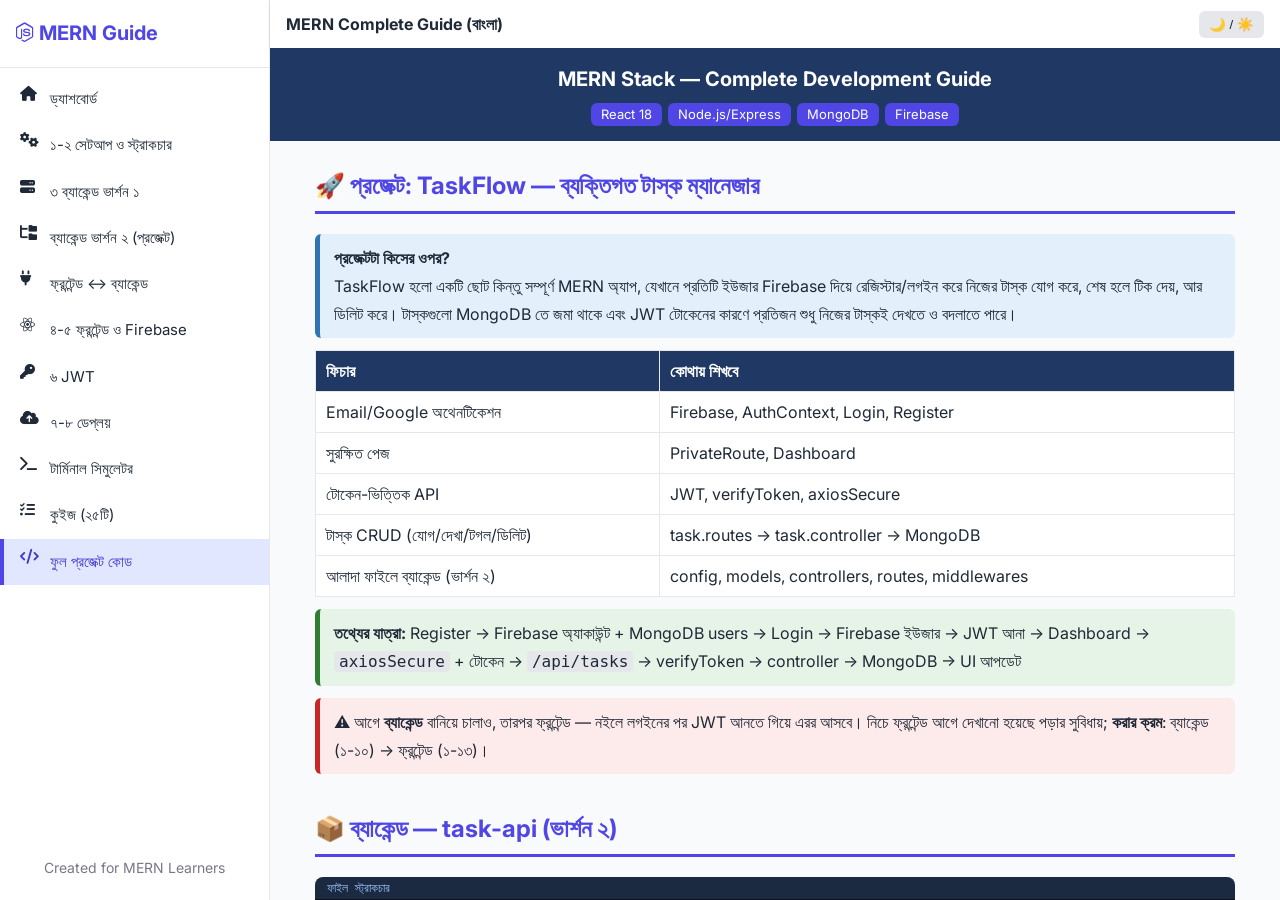
==== project.html @ 226db300 "first commit" ====
<!DOCTYPE html><html lang="bn"><head><meta charset="utf-8"><meta name="viewport" content="width=device-width,initial-scale=1"><title>ফুল প্রজেক্ট — MERN Guide</title><link rel="stylesheet" href="style.css"></head><body data-p="project"><main>
<h2>🚀 প্রজেক্ট: TaskFlow — ব্যক্তিগত টাস্ক ম্যানেজার</h2>
<div class="box i"><b>প্রজেক্টটা কিসের ওপর?</b><br>TaskFlow হলো একটি ছোট কিন্তু সম্পূর্ণ MERN অ্যাপ, যেখানে প্রতিটি ইউজার Firebase দিয়ে রেজিস্টার/লগইন করে নিজের টাস্ক যোগ করে, শেষ হলে টিক দেয়, আর ডিলিট করে। টাস্কগুলো MongoDB তে জমা থাকে এবং JWT টোকেনের কারণে প্রতিজন শুধু নিজের টাস্কই দেখতে ও বদলাতে পারে।</div>
<table><tr><th>ফিচার</th><th>কোথায় শিখবে</th></tr>
<tr><td>Email/Google অথেনটিকেশন</td><td>Firebase, AuthContext, Login, Register</td></tr>
<tr><td>সুরক্ষিত পেজ</td><td>PrivateRoute, Dashboard</td></tr>
<tr><td>টোকেন-ভিত্তিক API</td><td>JWT, verifyToken, axiosSecure</td></tr>
<tr><td>টাস্ক CRUD (যোগ/দেখা/টগল/ডিলিট)</td><td>task.routes → task.controller → MongoDB</td></tr>
<tr><td>আলাদা ফাইলে ব্যাকেন্ড (ভার্শন ২)</td><td>config, models, controllers, routes, middlewares</td></tr></table>
<div class="box s"><b>তথ্যের যাত্রা:</b> Register → Firebase অ্যাকাউন্ট + MongoDB users → Login → Firebase ইউজার → JWT আনা → Dashboard → <code>axiosSecure</code> + টোকেন → <code>/api/tasks</code> → verifyToken → controller → MongoDB → UI আপডেট</div>
<div class="box w">⚠️ আগে <b>ব্যাকেন্ড</b> বানিয়ে চালাও, তারপর ফ্রন্টেন্ড — নইলে লগইনের পর JWT আনতে গিয়ে এরর আসবে। নিচে ফ্রন্টেন্ড আগে দেখানো হয়েছে পড়ার সুবিধায়; <b>করার ক্রম</b>: ব্যাকেন্ড (১-১০) → ফ্রন্টেন্ড (১-১৩)।</div>
<h2>📦 ব্যাকেন্ড — task-api (ভার্শন ২)</h2>
<script type="text/plain" data-f="ফাইল স্ট্রাকচার">
task-api/
├── index.js                      # সার্ভার চালু
├── app.js                        # Express কনফিগ
├── config/db.js                  # MongoDB কানেকশন
├── routes/
│   ├── auth.routes.js            # /api/auth
│   ├── user.routes.js            # /api/users
│   └── task.routes.js            # /api/tasks
├── controllers/
│   ├── auth.controller.js
│   ├── user.controller.js
│   └── task.controller.js
├── models/
│   ├── user.model.js
│   └── task.model.js
├── middlewares/verifyToken.js    # JWT যাচাই
├── .env  .gitignore  vercel.json  package.json
</script>
<h3>কোনটা আগে, কোনটা পরে — এক নজরে</h3>
<table><tr><th>ক্রম</th><th>ফাইল</th><th>কাজ</th></tr>
<tr><td>1</td><td><code>package.json</code></td><td>প্যাকেজ তালিকা ও scripts। npm init -y ও npm install দিলে নিজে তৈরি হয়; এখানে শুধু দেখার জন্য।</td></tr>
<tr><td>2</td><td><code>.env</code> , <code>.gitignore</code></td><td>সিক্রেট কী রাখে ও গিটে যাওয়া আটকায়।</td></tr>
<tr><td>3</td><td><code>config/db.js</code></td><td>MongoDB তে কানেক্ট করে এবং getDB() দেয়।</td></tr>
<tr><td>4</td><td><code>models/user.model.js</code> , <code>models/task.model.js</code></td><td>users ও tasks collection এর হেল্পার।</td></tr>
<tr><td>5</td><td><code>middlewares/verifyToken.js</code></td><td>JWT যাচাই করে; ঠিক হলে req.decoded এ email রাখে।</td></tr>
<tr><td>6</td><td><code>controllers/auth.controller.js</code> , <code>controllers/user.controller.js</code> , <code>controllers/task.controller.js</code></td><td>আসল লজিক: টোকেন তৈরি, ইউজার সেভ, টাস্কের CRUD।</td></tr>
<tr><td>7</td><td><code>routes/auth.routes.js</code> , <code>routes/user.routes.js</code> , <code>routes/task.routes.js</code></td><td>URL কে controller এর সাথে জোড়ে (task রুট verifyToken দিয়ে সুরক্ষিত)।</td></tr>
<tr><td>8</td><td><code>app.js</code></td><td>Express কনফিগ: CORS, JSON, সব রুট যুক্ত করা, ৪০৪/৫০০ হ্যান্ডলার।</td></tr>
<tr><td>9</td><td><code>index.js</code></td><td>env লোড, DB কানেক্ট, তারপর সার্ভার চালু।</td></tr>
<tr><td>10</td><td><code>vercel.json</code></td><td>Vercel এ ডেপ্লয়ের কনফিগ (JSON, তাই কমেন্ট নেই)।</td></tr>
</table>
<h3>ধাপ 1: package.json</h3>
<div class="box i"><b>কাজ:</b> প্যাকেজ তালিকা ও scripts। npm init -y ও npm install দিলে নিজে তৈরি হয়; এখানে শুধু দেখার জন্য।<br><b>ক্রম কেন:</b> প্রথমে — প্রজেক্ট ও প্যাকেজ ছাড়া কিছুই চলবে না।</div>
<script type="text/plain" data-f="package.json (JSON এ কমেন্ট চলে না)">
{
  "name": "task-api",
  "version": "1.0.0",
  "main": "index.js",
  "scripts": {
    "start": "node index.js",
    "dev": "nodemon index.js"
  },
  "dependencies": {
    "cors": "^2.8.5",
    "dotenv": "^16.4.5",
    "express": "^4.19.2",
    "jsonwebtoken": "^9.0.2",
    "mongodb": "^6.5.0"
  },
  "devDependencies": { "nodemon": "^3.1.0" }
}
</script>
<h3>ধাপ 2: env ও gitignore</h3>
<div class="box i"><b>কাজ:</b> সিক্রেট কী রাখে ও গিটে যাওয়া আটকায়।<br><b>ক্রম কেন:</b> আগে — config/db.js ও verifyToken এগুলো পড়ে।</div>
<script type="text/plain" data-f=".env">
# সার্ভারের পোর্ট
PORT=5000
# MongoDB Atlas এর ইউজার ও পাসওয়ার্ড
DB_USER=your_mongodb_username
DB_PASS=your_mongodb_password
# JWT সাইন করার গোপন কী (কখনো শেয়ার করবে না)
JWT_SECRET=your_super_secret_key_here
</script>
<script type="text/plain" data-f=".gitignore">
# প্যাকেজ ফোল্ডার — npm install এ আবার তৈরি হয়
node_modules
# সিক্রেট কী — কখনো GitHub এ যাবে না
.env
</script>
<h3>ধাপ 3: config/db.js</h3>
<div class="box i"><b>কাজ:</b> MongoDB তে কানেক্ট করে এবং getDB() দেয়।<br><b>ক্রম কেন:</b> models এর আগে — models এটা ব্যবহার করে।</div>
<script type="text/plain" data-f="config/db.js">
const { MongoClient, ServerApiVersion } = require('mongodb');

// .env এর ইউজার ও পাসওয়ার্ড দিয়ে কানেকশন স্ট্রিং
const uri = `mongodb+srv://${process.env.DB_USER}:${process.env.DB_PASS}@cluster0.xxxx.mongodb.net/`;
const client = new MongoClient(uri, {
  serverApi: { version: ServerApiVersion.v1, strict: true, deprecationErrors: true },
});

let connected = false; // বারবার কানেক্ট এড়াতে

// ডাটাবেজে কানেক্ট করার ফাংশন
const connectDB = async () => {
  if (!connected) {
    await client.connect();
    connected = true;
    console.log('MongoDB Connected');
  }
};

// ডাটাবেজ অবজেক্ট ফেরত দেয় (models এ ব্যবহার হয়)
const getDB = () => client.db('taskDB');

module.exports = { connectDB, getDB };
</script>
<h3>ধাপ 4: models/</h3>
<div class="box i"><b>কাজ:</b> users ও tasks collection এর হেল্পার।<br><b>ক্রম কেন:</b> db.js এর পরে, controllers এর আগে।</div>
<script type="text/plain" data-f="models/user.model.js">
const { getDB } = require('../config/db');
// users collection ফেরত দেয়
module.exports = () => getDB().collection('users');
</script>
<script type="text/plain" data-f="models/task.model.js">
const { getDB } = require('../config/db');
// tasks collection ফেরত দেয় — controller এ Tasks().find() ভাবে ব্যবহার হবে
module.exports = () => getDB().collection('tasks');
</script>
<h3>ধাপ 5: middlewares/verifyToken.js</h3>
<div class="box i"><b>কাজ:</b> JWT যাচাই করে; ঠিক হলে req.decoded এ email রাখে।<br><b>ক্রম কেন:</b> routes এর আগে — task.routes এটা ব্যবহার করে।</div>
<script type="text/plain" data-f="middlewares/verifyToken.js">
const jwt = require('jsonwebtoken');

const verifyToken = (req, res, next) => {
  const authHeader = req.headers.authorization; // "Bearer xxxxx"
  // হেডার না থাকলে ৪০১
  if (!authHeader) return res.status(401).send({ message: 'Unauthorized access' });
  const token = authHeader.split(' ')[1]; // শুধু টোকেন অংশ
  jwt.verify(token, process.env.JWT_SECRET, (err, decoded) => {
    // টোকেন ভুল বা মেয়াদ শেষ হলে ৪০৩
    if (err) return res.status(403).send({ message: 'Forbidden access' });
    req.decoded = decoded; // ইউজারের email পরের ফাংশনে পাওয়া যাবে
    next(); // পরের ধাপে যাও
  });
};
module.exports = verifyToken;
</script>
<h3>ধাপ 6: controllers/</h3>
<div class="box i"><b>কাজ:</b> আসল লজিক: টোকেন তৈরি, ইউজার সেভ, টাস্কের CRUD।<br><b>ক্রম কেন:</b> models ও middleware এর পরে, routes এর আগে।</div>
<script type="text/plain" data-f="controllers/auth.controller.js">
const jwt = require('jsonwebtoken');

// POST /api/auth/jwt — { email } নিয়ে টোকেন বানায়
exports.createToken = (req, res) => {
  const token = jwt.sign({ email: req.body.email }, process.env.JWT_SECRET, { expiresIn: '1h' }); // ১ ঘণ্টা মেয়াদ
  res.send({ token });
};
</script>
<script type="text/plain" data-f="controllers/user.controller.js">
const Users = require('../models/user.model');

// POST /api/users — নতুন ইউজার সেভ (ডুপ্লিকেট এড়িয়ে)
exports.saveUser = async (req, res) => {
  const exists = await Users().findOne({ email: req.body.email });
  if (exists) return res.send({ message: 'User already exists', insertedId: null });
  res.send(await Users().insertOne(req.body));
};
</script>
<script type="text/plain" data-f="controllers/task.controller.js">
const { ObjectId } = require('mongodb');
const Tasks = require('../models/task.model');

// GET /api/tasks — শুধু নিজের টাস্ক
exports.getTasks = async (req, res) => {
  const list = await Tasks().find({ owner: req.decoded.email }).toArray(); // decoded থেকে email
  res.send(list);
};

// POST /api/tasks — নতুন টাস্ক
exports.addTask = async (req, res) => {
  const task = { title: req.body.title, done: false, owner: req.decoded.email, createdAt: new Date() };
  res.send(await Tasks().insertOne(task));
};

// PATCH /api/tasks/:id — শেষ/অশেষ টগল
exports.toggleTask = async (req, res) => {
  const filter = { _id: new ObjectId(req.params.id), owner: req.decoded.email }; // মালিক চেক
  res.send(await Tasks().updateOne(filter, { $set: { done: req.body.done } }));
};

// DELETE /api/tasks/:id — ডিলিট
exports.deleteTask = async (req, res) => {
  res.send(await Tasks().deleteOne({ _id: new ObjectId(req.params.id), owner: req.decoded.email }));
};
</script>
<h3>ধাপ 7: routes/</h3>
<div class="box i"><b>কাজ:</b> URL কে controller এর সাথে জোড়ে (task রুট verifyToken দিয়ে সুরক্ষিত)।<br><b>ক্রম কেন:</b> controllers তৈরির পরে।</div>
<script type="text/plain" data-f="routes/auth.routes.js">
const router = require('express').Router();
const { createToken } = require('../controllers/auth.controller');
router.post('/jwt', createToken); // POST /api/auth/jwt
module.exports = router;
</script>
<script type="text/plain" data-f="routes/user.routes.js">
const router = require('express').Router();
const { saveUser } = require('../controllers/user.controller');
router.post('/', saveUser); // POST /api/users
module.exports = router;
</script>
<script type="text/plain" data-f="routes/task.routes.js">
const router = require('express').Router();
const verifyToken = require('../middlewares/verifyToken');
const { getTasks, addTask, toggleTask, deleteTask } = require('../controllers/task.controller');

router.use(verifyToken); // নিচের সব রুট প্রোটেক্টেড

router.get('/', getTasks);          // GET    /api/tasks
router.post('/', addTask);          // POST   /api/tasks
router.patch('/:id', toggleTask);   // PATCH  /api/tasks/:id
router.delete('/:id', deleteTask);  // DELETE /api/tasks/:id
module.exports = router;
</script>
<h3>ধাপ 8: app.js</h3>
<div class="box i"><b>কাজ:</b> Express কনফিগ: CORS, JSON, সব রুট যুক্ত করা, ৪০৪/৫০০ হ্যান্ডলার।<br><b>ক্রম কেন:</b> routes এর পরে।</div>
<script type="text/plain" data-f="app.js">
const express = require('express');
const cors = require('cors');

const app = express();

// কোন কোন frontend থেকে রিকোয়েস্ট আসতে পারবে (CORS)
app.use(cors({
  origin: ['http://localhost:5173', 'https://your-project.web.app', 'https://your-frontend.vercel.app'],
  credentials: true,
}));
app.use(express.json()); // JSON বডি পড়ার জন্য

// রুট যুক্ত করা — প্রতিটি রুট ফাইলের একটি prefix আছে
app.use('/api/auth', require('./routes/auth.routes'));
app.use('/api/users', require('./routes/user.routes'));
app.use('/api/tasks', require('./routes/task.routes'));

app.get('/', (req, res) => res.send('Task API running!')); // সার্ভার ঠিক আছে কিনা চেক

// অজানা পথের জন্য ৪০৪
app.use((req, res) => res.status(404).send({ message: 'Route not found' }));
// ভেতরের এরর ধরার জন্য
app.use((err, req, res, next) => res.status(500).send({ message: err.message }));

module.exports = app;
</script>
<h3>ধাপ 9: index.js</h3>
<div class="box i"><b>কাজ:</b> env লোড, DB কানেক্ট, তারপর সার্ভার চালু।<br><b>ক্রম কেন:</b> app.js এর পরে — শেষ কোড ফাইল।</div>
<script type="text/plain" data-f="index.js">
require('dotenv').config(); // সবার আগে .env লোড
const app = require('./app');
const { connectDB } = require('./config/db');

const port = process.env.PORT || 5000;

// আগে ডাটাবেজ কানেক্ট, তারপর সার্ভার চালু
connectDB()
  .then(() => app.listen(port, () => console.log(`Server running on port ${port}`)))
  .catch(console.dir);
</script>
<h3>ধাপ 10: vercel.json</h3>
<div class="box i"><b>কাজ:</b> Vercel এ ডেপ্লয়ের কনফিগ (JSON, তাই কমেন্ট নেই)।<br><b>ক্রম কেন:</b> ডেপ্লয়ের আগে।</div>
<script type="text/plain" data-f="vercel.json">
{
  "version": 2,
  "builds": [{ "src": "index.js", "use": "@vercel/node" }],
  "routes": [{ "src": "/(.*)", "dest": "index.js" }]
}
</script>
<h2>🎨 ফ্রন্টেন্ড — my-project</h2>
<script type="text/plain" data-f="ফাইল স্ট্রাকচার">
my-project/
├── public/            # favicon ইত্যাদি
├── src/
│   ├── assets/        # ছবি, ফন্ট, আইকন
│   ├── components/    # Navbar, Footer, Loader (রিইউজেবল)
│   ├── pages/         # Home, Login, Register, Dashboard
│   ├── routes/        # Router.jsx, PrivateRoute.jsx
│   ├── context/       # AuthContext.jsx
│   ├── hooks/         # useAuth.js
│   ├── utils/         # axiosSecure.js
│   ├── firebase/      # firebase.config.js
│   ├── App.jsx
│   └── main.jsx
├── .env.local         # সিক্রেট কী (গিটে দিও না)
└── tailwind.config.js
</script>
<h3>কোনটা আগে, কোনটা পরে — এক নজরে</h3>
<table><tr><th>ক্রম</th><th>ফাইল</th><th>কাজ</th></tr>
<tr><td>1</td><td><code>tailwind.config.js</code> , <code>src/index.css</code></td><td>Tailwind + DaisyUI চালু করে, যাতে btn, card, input ক্লাস কাজ করে।</td></tr>
<tr><td>2</td><td><code>.env.local</code></td><td>Firebase এর কী ও ব্যাকেন্ডের URL রাখে। গিটে যাবে না।</td></tr>
<tr><td>3</td><td><code>src/firebase/firebase.config.js</code></td><td>Firebase চালু করে auth অবজেক্ট এক্সপোর্ট করে।</td></tr>
<tr><td>4</td><td><code>src/context/AuthContext.jsx</code></td><td>লগইন/রেজিস্টার/লগআউট ও বর্তমান ইউজার পুরো অ্যাপে দেয়; লগইনের পর ব্যাকেন্ড থেকে JWT আনে।</td></tr>
<tr><td>5</td><td><code>src/hooks/useAuth.js</code></td><td>AuthContext সহজে ব্যবহারের ছোট হুক।</td></tr>
<tr><td>6</td><td><code>src/utils/axiosSecure.js</code></td><td>প্রতি API রিকোয়েস্টে টোকেন জুড়ে দেয়; ৪০১/৪০৩ এ লগইনে পাঠায়।</td></tr>
<tr><td>7</td><td><code>public/</code></td><td>public/ — favicon; assets/ — ছবি, ফন্ট, আইকন।</td></tr>
<tr><td>8</td><td><code>src/components/Loader.jsx</code> , <code>src/components/Navbar.jsx</code> , <code>src/components/Footer.jsx</code></td><td>Loader — স্পিনার; Navbar — মেনু (লগইন অনুযায়ী বদলায়); Footer — নিচের অংশ।</td></tr>
<tr><td>9</td><td><code>src/routes/PrivateRoute.jsx</code></td><td>লগইন ছাড়া প্রোটেক্টেড পেজে ঢুকতে দেয় না, /login এ পাঠায়।</td></tr>
<tr><td>10</td><td><code>src/pages/Home.jsx</code> , <code>src/pages/Login.jsx</code> , <code>src/pages/Register.jsx</code> , <code>src/pages/Dashboard.jsx</code></td><td>Home — স্বাগতম; Login/Register — অথ ফর্ম; Dashboard — টাস্ক যোগ/টগল/ডিলিট (Task API কল)।</td></tr>
<tr><td>11</td><td><code>src/App.jsx</code></td><td>সব পেজের কাঠামো: Navbar + Outlet + Footer।</td></tr>
<tr><td>12</td><td><code>src/routes/Router.jsx</code></td><td>কোন URL এ কোন পেজ দেখাবে তা ঠিক করে।</td></tr>
<tr><td>13</td><td><code>src/main.jsx</code></td><td>অ্যাপের প্রবেশদ্বার — AuthProvider ও Router চালু করে।</td></tr>
</table>
<h3>ধাপ 1: Tailwind ও DaisyUI</h3>
<div class="box i"><b>কাজ:</b> Tailwind + DaisyUI চালু করে, যাতে btn, card, input ক্লাস কাজ করে।<br><b>ক্রম কেন:</b> সবার আগে — নইলে কোনো পেজেই স্টাইল আসবে না।</div>
<script type="text/plain" data-f="tailwind.config.js">
/** @type {import('tailwindcss').Config} */
export default {
  // কোন কোন ফাইলে Tailwind ক্লাস খুঁজবে
  content: ['./index.html', './src/**/*.{js,ts,jsx,tsx}'],
  theme: { extend: {} },
  // DaisyUI প্লাগইন যুক্ত করা
  plugins: [require('daisyui')],
  daisyui: { themes: ['light', 'dark', 'cupcake', 'cyberpunk'] }, // থিম লিস্ট
};
</script>
<script type="text/plain" data-f="src/index.css">
/* Tailwind এর তিনটি লেয়ার ইমপোর্ট */
@tailwind base;
@tailwind components;
@tailwind utilities;
</script>
<h3>ধাপ 2: সিক্রেট কী</h3>
<div class="box i"><b>কাজ:</b> Firebase এর কী ও ব্যাকেন্ডের URL রাখে। গিটে যাবে না।<br><b>ক্রম কেন:</b> আগে — কারণ firebase.config ও axiosSecure এটা থেকে পড়ে।</div>
<script type="text/plain" data-f=".env.local">
# Firebase Console → Project Settings থেকে এই মানগুলো নাও
VITE_FIREBASE_API_KEY=your_api_key
VITE_FIREBASE_AUTH_DOMAIN=your_project.firebaseapp.com
VITE_FIREBASE_PROJECT_ID=your_project_id
VITE_FIREBASE_STORAGE_BUCKET=your_project.appspot.com
VITE_FIREBASE_MESSAGING_SENDER_ID=123456789
VITE_FIREBASE_APP_ID=1:123456789:web:abcdef
# ব্যাকেন্ডের ঠিকানা (ডেপ্লয়ের পর Vercel URL দেবে)
VITE_API_URL=http://localhost:5000
</script>
<h3>ধাপ 3: Firebase কনফিগ</h3>
<div class="box i"><b>কাজ:</b> Firebase চালু করে auth অবজেক্ট এক্সপোর্ট করে।<br><b>ক্রম কেন:</b> env এর পরে — AuthContext এটা import করবে।</div>
<script type="text/plain" data-f="src/firebase/firebase.config.js">
import { initializeApp } from 'firebase/app';
import { getAuth } from 'firebase/auth';
// কী গুলো .env.local থেকে আসে (VITE_ prefix বাধ্যতামূলক)
const firebaseConfig = {
  apiKey: import.meta.env.VITE_FIREBASE_API_KEY,
  authDomain: import.meta.env.VITE_FIREBASE_AUTH_DOMAIN,
  projectId: import.meta.env.VITE_FIREBASE_PROJECT_ID,
  storageBucket: import.meta.env.VITE_FIREBASE_STORAGE_BUCKET,
  messagingSenderId: import.meta.env.VITE_FIREBASE_MESSAGING_SENDER_ID,
  appId: import.meta.env.VITE_FIREBASE_APP_ID,
};
const app = initializeApp(firebaseConfig);
export const auth = getAuth(app); // অথ অবজেক্ট এক্সপোর্ট
export default app;
</script>
<h3>ধাপ 4: AuthContext</h3>
<div class="box i"><b>কাজ:</b> লগইন/রেজিস্টার/লগআউট ও বর্তমান ইউজার পুরো অ্যাপে দেয়; লগইনের পর ব্যাকেন্ড থেকে JWT আনে।<br><b>ক্রম কেন:</b> Firebase কনফিগের পরে; বাকি প্রায় সব ফাইল এর ওপর নির্ভর করে।</div>
<script type="text/plain" data-f="src/context/AuthContext.jsx">
import { createContext, useEffect, useState } from 'react';
import { createUserWithEmailAndPassword, signInWithEmailAndPassword, signOut,
  onAuthStateChanged, GoogleAuthProvider, signInWithPopup, updateProfile } from 'firebase/auth';
import { auth } from '../firebase/firebase.config';
import axios from 'axios';

export const AuthContext = createContext(null);
const googleProvider = new GoogleAuthProvider();

const AuthProvider = ({ children }) => {
  const [user, setUser] = useState(null);
  const [loading, setLoading] = useState(true);

  const register = (email, password) => { setLoading(true); return createUserWithEmailAndPassword(auth, email, password); }; // Email Register
  const login = (email, password) => { setLoading(true); return signInWithEmailAndPassword(auth, email, password); };       // Email Login
  const googleLogin = () => { setLoading(true); return signInWithPopup(auth, googleProvider); };                           // Google Login
  const logout = async () => { localStorage.removeItem('access-token'); return signOut(auth); };                         // Logout
  const updateUserProfile = (name, photo) => updateProfile(auth.currentUser, { displayName: name, photoURL: photo });     // প্রোফাইল আপডেট

  // Auth অবস্থা পরিবর্তন হলে চলে + JWT টোকেন নেওয়া
  useEffect(() => {
    const unsubscribe = onAuthStateChanged(auth, async (currentUser) => {
      setUser(currentUser);
      if (currentUser?.email) {
        // ব্যাকেন্ড থেকে JWT নিয়ে localStorage এ রাখো
        const res = await axios.post(`${import.meta.env.VITE_API_URL}/api/auth/jwt`, { email: currentUser.email });
        localStorage.setItem('access-token', res.data.token);
      } else {
        localStorage.removeItem('access-token'); // লগআউট হলে মুছে দাও
      }
      setLoading(false);
    });
    return () => unsubscribe(); // ক্লিনআপ
  }, []);

  const authInfo = { user, loading, register, login, googleLogin, logout, updateUserProfile };
  return <AuthContext.Provider value={authInfo}>{children}</AuthContext.Provider>;
};
export default AuthProvider;
</script>
<h3>ধাপ 5: useAuth হুক</h3>
<div class="box i"><b>কাজ:</b> AuthContext সহজে ব্যবহারের ছোট হুক।<br><b>ক্রম কেন:</b> Context এর পরে — পেজ ও কম্পোনেন্ট এটাই ব্যবহার করবে।</div>
<script type="text/plain" data-f="src/hooks/useAuth.js">
import { useContext } from 'react';
import { AuthContext } from '../context/AuthContext';
// Custom hook: যেকোনো কম্পোনেন্টে useAuth() দিয়ে ইউজার পাওয়া যাবে
const useAuth = () => useContext(AuthContext);
export default useAuth;
</script>
<h3>ধাপ 6: axiosSecure</h3>
<div class="box i"><b>কাজ:</b> প্রতি API রিকোয়েস্টে টোকেন জুড়ে দেয়; ৪০১/৪০৩ এ লগইনে পাঠায়।<br><b>ক্রম কেন:</b> পেজ বানানোর আগে — Dashboard এটা দিয়ে ব্যাকেন্ডে কথা বলে।</div>
<script type="text/plain" data-f="src/utils/axiosSecure.js">
import axios from 'axios';
// বেস URL সেট করা
const axiosSecure = axios.create({ baseURL: import.meta.env.VITE_API_URL || 'http://localhost:5000' });

// Request interceptor — প্রতি রিকোয়েস্টে টোকেন জুড়ে দেয়
axiosSecure.interceptors.request.use((config) => {
  const token = localStorage.getItem('access-token');
  if (token) config.headers.authorization = `Bearer ${token}`;
  return config;
});

// Response interceptor — 401/403 হলে লগআউট
axiosSecure.interceptors.response.use((res) => res, (error) => {
  if (error.response?.status === 401 || error.response?.status === 403) {
    localStorage.removeItem('access-token');
    window.location.href = '/login';
  }
  return Promise.reject(error);
});
export default axiosSecure;
</script>
<h3>ধাপ 7: public ও assets</h3>
<div class="box i"><b>কাজ:</b> public/ — favicon; assets/ — ছবি, ফন্ট, আইকন।<br><b>ক্রম কেন:</b> যেকোনো সময়; ছবি লাগলে তখনই।</div>
<script type="text/plain" data-f="public/ ও src/assets/ (উদাহরণ)">
<!-- public/favicon.ico — index.html এ ট্যাব আইকন হিসেবে বসে -->
<link rel="icon" href="/favicon.ico" />

// src/assets/ এর ছবি কম্পোনেন্টে এভাবে ব্যবহার করো
import logo from '../assets/logo.png';
<img src={logo} alt='TaskFlow' className='w-10' />
</script>
<h3>ধাপ 8: রিইউজেবল কম্পোনেন্ট</h3>
<div class="box i"><b>কাজ:</b> Loader — স্পিনার; Navbar — মেনু (লগইন অনুযায়ী বদলায়); Footer — নিচের অংশ।<br><b>ক্রম কেন:</b> PrivateRoute ও App এর আগে — কারণ ওরা এগুলো import করে।</div>
<script type="text/plain" data-f="src/components/Loader.jsx">
// অথ/ডাটা লোড হওয়ার সময় স্পিনার দেখায়
const Loader = () => (
  <div className='flex justify-center items-center min-h-screen'>
    <span className='loading loading-spinner loading-lg text-primary'></span>
  </div>
);
export default Loader;
</script>
<script type="text/plain" data-f="src/components/Navbar.jsx">
import { Link, NavLink } from 'react-router-dom';
import useAuth from '../hooks/useAuth';

const Navbar = () => {
  const { user, logout } = useAuth(); // লগইন ইউজার ও logout ফাংশন
  return (
    <div className='navbar bg-base-200 px-6'>
      <Link to='/' className='btn btn-ghost text-xl flex-1'>TaskFlow</Link>
      <NavLink to='/' className='btn btn-sm btn-ghost'>Home</NavLink>
      {user ? (
        <>
          {/* লগইন থাকলে Dashboard ও Logout */}
          <NavLink to='/dashboard' className='btn btn-sm btn-ghost'>Dashboard</NavLink>
          <button onClick={logout} className='btn btn-sm btn-error ml-2'>Logout</button>
        </>
      ) : (
        <>
          {/* লগইন না থাকলে Login ও Register */}
          <NavLink to='/login' className='btn btn-sm btn-primary ml-2'>Login</NavLink>
          <NavLink to='/register' className='btn btn-sm btn-outline ml-2'>Register</NavLink>
        </>
      )}
    </div>
  );
};
export default Navbar;
</script>
<script type="text/plain" data-f="src/components/Footer.jsx">
// সব পেজের নিচে একই ফুটার
const Footer = () => (
  <footer className='footer footer-center p-4 bg-base-200 text-sm'>
    <p>© 2025 TaskFlow — MERN Stack প্রজেক্ট</p>
  </footer>
);
export default Footer;
</script>
<h3>ধাপ 9: PrivateRoute</h3>
<div class="box i"><b>কাজ:</b> লগইন ছাড়া প্রোটেক্টেড পেজে ঢুকতে দেয় না, /login এ পাঠায়।<br><b>ক্রম কেন:</b> useAuth ও Loader তৈরির পরে, Router এর আগে।</div>
<script type="text/plain" data-f="src/routes/PrivateRoute.jsx">
import { Navigate, useLocation } from 'react-router-dom';
import useAuth from '../hooks/useAuth';
import Loader from '../components/Loader';

const PrivateRoute = ({ children }) => {
  const { user, loading } = useAuth();
  const location = useLocation();
  if (loading) return <Loader />; // Firebase চেক শেষ না হওয়া পর্যন্ত অপেক্ষা
  // লগইন না থাকলে /login এ পাঠাও, আগের লোকেশন মনে রাখো
  if (!user) return <Navigate to='/login' state={{ from: location }} replace />;
  return children; // লগইন থাকলে পেজ দেখাও
};
export default PrivateRoute;
</script>
<h3>ধাপ 10: পেজগুলো</h3>
<div class="box i"><b>কাজ:</b> Home — স্বাগতম; Login/Register — অথ ফর্ম; Dashboard — টাস্ক যোগ/টগল/ডিলিট (Task API কল)।<br><b>ক্রম কেন:</b> হুক ও axiosSecure এর পরে। ব্যাকেন্ড চালু থাকলে Dashboard টেস্ট করা যাবে।</div>
<script type="text/plain" data-f="src/pages/Home.jsx">
import { Link } from 'react-router-dom';
import useAuth from '../hooks/useAuth';

const Home = () => {
  const { user } = useAuth();
  return (
    <div className='hero min-h-[70vh]'>
      <div className='text-center'>
        <h1 className='text-5xl font-bold'>TaskFlow</h1>
        <p className='py-6'>তোমার দৈনিক কাজ সাজাও — নিরাপদে, নিজের অ্যাকাউন্টে।</p>
        {/* লগইন থাকলে Dashboard এ, নইলে Login এ পাঠাও */}
        <Link to={user ? '/dashboard' : '/login'} className='btn btn-primary'>শুরু করো</Link>
      </div>
    </div>
  );
};
export default Home;
</script>
<script type="text/plain" data-f="src/pages/Login.jsx">
import { useState } from 'react';
import { Link, useNavigate, useLocation } from 'react-router-dom';
import useAuth from '../hooks/useAuth';

const Login = () => {
  const { login, googleLogin } = useAuth();
  const navigate = useNavigate();
  const from = useLocation().state?.from?.pathname || '/'; // লগইনের পর কোথায় যাবে
  const [error, setError] = useState('');

  const handleLogin = async (e) => {
    e.preventDefault();
    setError('');
    try {
      await login(e.target.email.value, e.target.password.value);
      navigate(from, { replace: true }); // সফল হলে রিডাইরেক্ট
    } catch (err) { setError(err.message); } // ব্যর্থ হলে এরর দেখাও
  };
  const handleGoogle = async () => {
    try { await googleLogin(); navigate(from, { replace: true }); }
    catch (err) { setError(err.message); }
  };

  return (
    <div className='min-h-screen flex items-center justify-center bg-base-200'>
      <div className='card w-96 bg-base-100 shadow-xl'><div className='card-body'>
        <h2 className='card-title text-2xl font-bold'>Login</h2>
        {error && <p className='text-error text-sm'>{error}</p>}
        <form onSubmit={handleLogin} className='space-y-3'>
          <input name='email' type='email' placeholder='Email' className='input input-bordered w-full' required />
          <input name='password' type='password' placeholder='Password' className='input input-bordered w-full' required />
          <button className='btn btn-primary w-full'>Login</button>
        </form>
        <div className='divider'>OR</div>
        <button onClick={handleGoogle} className='btn btn-outline w-full'>Google দিয়ে Login</button>
        <p className='text-center text-sm'>Account নেই? <Link to='/register' className='link link-primary'>Register</Link></p>
      </div></div>
    </div>
  );
};
export default Login;
</script>
<script type="text/plain" data-f="src/pages/Register.jsx">
import { useState } from 'react';
import { Link, useNavigate } from 'react-router-dom';
import axios from 'axios';
import useAuth from '../hooks/useAuth';

const Register = () => {
  const { register, updateUserProfile } = useAuth();
  const navigate = useNavigate();
  const [error, setError] = useState('');

  const handleRegister = async (e) => {
    e.preventDefault();
    setError('');
    const f = e.target.elements; // ফর্মের ইনপুটগুলো
    try {
      await register(f.email.value, f.password.value);        // ১. Firebase এ অ্যাকাউন্ট
      await updateUserProfile(f.fullName.value, null);          // ২. নাম সেভ
      // ৩. আমাদের MongoDB তেও ইউজার সেভ (এখনো টোকেন নেই, তাই সাধারণ axios)
      await axios.post(`${import.meta.env.VITE_API_URL}/api/users`, { name: f.fullName.value, email: f.email.value });
      navigate('/dashboard', { replace: true }); // ৪. Dashboard এ যাও
    } catch (err) { setError(err.message); }
  };

  return (
    <div className='flex justify-center p-10'>
      <div className='card w-96 bg-base-100 shadow-xl'><div className='card-body'>
        <h2 className='card-title'>Register</h2>
        {error && <p className='text-error text-sm'>{error}</p>}
        <form onSubmit={handleRegister} className='space-y-3'>
          <input name='fullName' placeholder='নাম' className='input input-bordered w-full' required />
          <input name='email' type='email' placeholder='Email' className='input input-bordered w-full' required />
          <input name='password' type='password' placeholder='Password (কমপক্ষে ৬ অক্ষর)' className='input input-bordered w-full' required />
          <button className='btn btn-primary w-full'>Register</button>
        </form>
        <p className='text-sm text-center'>অ্যাকাউন্ট আছে? <Link to='/login' className='link link-primary'>Login</Link></p>
      </div></div>
    </div>
  );
};
export default Register;
</script>
<script type="text/plain" data-f="src/pages/Dashboard.jsx">
import { useEffect, useState } from 'react';
import axiosSecure from '../utils/axiosSecure'; // টোকেন সহ axios
import useAuth from '../hooks/useAuth';

export default function Dashboard() {
  const { user } = useAuth(); // নাম দেখানোর জন্য
  const [tasks, setTasks] = useState([]); // টাস্ক লিস্ট

  // GET /api/tasks — ব্যাকেন্ড থেকে টাস্ক আনা
  const load = async () => {
    const res = await axiosSecure.get('/api/tasks');
    setTasks(res.data); // state বদলালে UI আপডেট হয়
  };
  useEffect(() => { load(); }, []); // পেজ খুললে একবার

  // POST /api/tasks — নতুন টাস্ক
  const add = async (e) => {
    e.preventDefault();
    await axiosSecure.post('/api/tasks', { title: e.target.title.value });
    e.target.reset();
    load(); // তালিকা আবার আনো
  };

  // PATCH /api/tasks/:id — শেষ/অশেষ
  const toggle = async (t) => {
    await axiosSecure.patch(`/api/tasks/${t._id}`, { done: !t.done });
    load();
  };

  // DELETE /api/tasks/:id — ডিলিট
  const remove = async (id) => {
    await axiosSecure.delete(`/api/tasks/${id}`);
    load();
  };

  return (
    <div className='max-w-xl mx-auto p-6'>
      <h2 className='text-2xl font-bold mb-4'>স্বাগতম, {user?.displayName || user?.email}</h2>
      <form onSubmit={add} className='flex gap-2 mb-4'>
        <input name='title' placeholder='নতুন টাস্ক' className='input input-bordered flex-1' required />
        <button className='btn btn-primary'>যোগ</button>
      </form>
      {tasks.map((t) => (
        <div key={t._id} className='flex items-center gap-3 py-2 border-b'>
          <input type='checkbox' checked={t.done} onChange={() => toggle(t)} className='checkbox' />
          <span className={`flex-1 ${t.done ? 'line-through' : ''}`}>{t.title}</span>
          <button onClick={() => remove(t._id)} className='btn btn-xs btn-error'>ডিলিট</button>
        </div>
      ))}
    </div>
  );
}
</script>
<h3>ধাপ 11: App.jsx</h3>
<div class="box i"><b>কাজ:</b> সব পেজের কাঠামো: Navbar + Outlet + Footer।<br><b>ক্রম কেন:</b> পেজ ও কম্পোনেন্ট তৈরির পরে।</div>
<script type="text/plain" data-f="src/App.jsx">
import { Outlet } from 'react-router-dom';
import Navbar from './components/Navbar';
import Footer from './components/Footer';

// সব পেজের কাঠামো: Navbar + (পেজ) + Footer
const App = () => (
  <div className='min-h-screen flex flex-col'>
    <Navbar />
    <main className='flex-1'><Outlet /></main> {/* এখানে চাইল্ড রুটের পেজ বসে */}
    <Footer />
  </div>
);
export default App;
</script>
<h3>ধাপ 12: Router</h3>
<div class="box i"><b>কাজ:</b> কোন URL এ কোন পেজ দেখাবে তা ঠিক করে।<br><b>ক্রম কেন:</b> সব পেজ ও PrivateRoute তৈরির পরে।</div>
<script type="text/plain" data-f="src/routes/Router.jsx">
import { createBrowserRouter } from 'react-router-dom';
import App from '../App';
import Home from '../pages/Home';
import Login from '../pages/Login';
import Register from '../pages/Register';
import Dashboard from '../pages/Dashboard';
import PrivateRoute from './PrivateRoute';

// সব রুটের তালিকা — App হলো কাঠামো, children হলো পেজ
const router = createBrowserRouter([
  {
    path: '/',
    element: <App />,
    children: [
      { path: '/', element: <Home /> },
      { path: '/login', element: <Login /> },
      { path: '/register', element: <Register /> },
      // Dashboard শুধু লগইন ইউজারের জন্য
      { path: '/dashboard', element: <PrivateRoute><Dashboard /></PrivateRoute> },
    ],
  },
]);
export default router;
</script>
<h3>ধাপ 13: main.jsx</h3>
<div class="box i"><b>কাজ:</b> অ্যাপের প্রবেশদ্বার — AuthProvider ও Router চালু করে।<br><b>ক্রম কেন:</b> একদম শেষে — সবকিছু জোড়া লাগায়।</div>
<script type="text/plain" data-f="src/main.jsx">
import React from 'react';
import ReactDOM from 'react-dom/client';
import { RouterProvider } from 'react-router-dom';
import AuthProvider from './context/AuthContext';
import router from './routes/Router';
import './index.css';

// AuthProvider দিয়ে পুরো অ্যাপে ইউজার তথ্য শেয়ার
ReactDOM.createRoot(document.getElementById('root')).render(
  <React.StrictMode>
    <AuthProvider><RouterProvider router={router} /></AuthProvider>
  </React.StrictMode>
);
</script>
<h2>চালানো ও টেস্টের ধাপ</h2>
<script type="text/plain" data-f="Terminal">
# টার্মিনাল ১ — ব্যাকেন্ড
cd task-api && npm run dev       # → Server running on port 5000

# টার্মিনাল ২ — ফ্রন্টেন্ড
cd my-project && npm run dev     # → http://localhost:5173

# ব্রাউজারে: Register → Dashboard → টাস্ক যোগ → টিক → ডিলিট
# সমস্যা হলে F12 → Network ট্যাব দেখো (connect পেজের চেকলিস্ট)
</script>
<div class="box s">✅ চালু হলে <a href="deploy.html">ডেপ্লয় পেজ</a> দেখে Vercel/Firebase এ তুলে দাও, আর <code>VITE_API_URL</code> ও CORS origin বদলাতে ভুলো না।</div>
</main><script src="app.js"></script></body></html>
---- style.css ----
:root{--n:#1F3864;--b:#4F46E5;--bg:#f9fafb;--c:#fff;--t:#1f2937;--bd:#e5e7eb;--g:#2e7d32;--r:#c62828}
.dark{--bg:#111827;--c:#1f2937;--t:#e5e7eb;--bd:#374151;--b:#818CF8}
*{box-sizing:border-box}body{margin:0;font:16px/1.75 Inter,'Hind Siliguri','Noto Sans Bengali',sans-serif;background:var(--bg);color:var(--t);transition:background .3s}
.app{display:flex;height:100vh;overflow:hidden}.col{flex:1;min-width:0;display:flex;flex-direction:column}
aside{width:270px;background:var(--c);border-right:1px solid var(--bd);display:flex;flex-direction:column;flex-shrink:0;transition:transform .3s}
aside h1{margin:0;padding:16px;font-size:20px;color:var(--b);border-bottom:1px solid var(--bd)}aside nav{flex:1;overflow:auto;padding:8px 0}
aside a{display:flex;gap:10px;padding:10px 16px;color:inherit;text-decoration:none;border-left:4px solid transparent;font-size:15px}aside a i{width:20px}
aside a:hover{background:var(--bd)}aside a.on{background:#e0e7ff;color:#4338ca;border-color:#4f46e5}.dark aside a.on{background:#374151;color:#818cf8;border-color:#818cf8}
.top{background:var(--c);box-shadow:0 1px 3px #0002;padding:10px 16px;display:flex;justify-content:space-between;align-items:center}
.top button{border:0;background:var(--bd);color:var(--t);border-radius:6px;padding:6px 10px;cursor:pointer}#ob{display:none}
.ban{background:var(--n);color:#fff;padding:14px 20px;text-align:center}.ban b{font-size:20px}.chips span{display:inline-block;background:#4F46E5;border-radius:6px;padding:0 10px;margin:6px 3px 0;font-size:13px}
main{flex:1;overflow-y:auto;padding:24px max(18px,calc((100% - 920px)/2));animation:fi .3s}@keyframes fi{from{opacity:0;transform:translateY(10px)}to{opacity:1;transform:none}}
@media(max-width:768px){aside{position:absolute;height:100%;z-index:40;transform:translateX(-100%)}aside.open{transform:none}#ob{display:block}}
h2{color:var(--b);border-bottom:3px solid var(--b);padding-bottom:4px;margin-top:34px}h2:first-child{margin-top:0}h3{color:var(--b)}code{background:var(--bd);padding:1px 5px;border-radius:4px}
pre{margin:0 0 14px;background:#0d1117;color:#3fb950;padding:14px;border-radius:8px;overflow:auto;font:13px/1.55 'Fira Code',Consolas,monospace;position:relative}
.f{background:#1b2a41;color:#9cc4ff;padding:4px 12px;border-radius:8px 8px 0 0;font:12px monospace;margin-top:14px}.f+pre{border-radius:0 0 8px 8px}
.cp{position:absolute;right:6px;top:6px;background:#4F46E5;color:#fff;border:0;border-radius:4px;cursor:pointer;font-size:12px}
.box{padding:10px 14px;border-left:5px solid;border-radius:6px;margin:12px 0}.i{background:#e3f0fc;border-color:#2E75B6}.w{background:#fdeaea;border-color:var(--r)}.s{background:#e6f4e7;border-color:var(--g)}
.dark .i{background:#1e2a4a;color:#dbe7ff}.dark .w{background:#3a1d1d}.dark .s{background:#1b3220}
table{border-collapse:collapse;width:100%;background:var(--c);margin:10px 0}th{background:var(--n);color:#fff}td,th{border:1px solid var(--bd);padding:6px 10px;text-align:left}
.grid{display:grid;grid-template-columns:repeat(auto-fit,minmax(250px,1fr));gap:12px}.card{background:var(--c);border-radius:10px;padding:12px 16px;box-shadow:0 1px 4px #0002;text-decoration:none;color:inherit;border-top:4px solid var(--b)}.card:hover{transform:translateY(-3px)}
.pg{display:flex;justify-content:space-between;margin:30px 0}.pg a{background:var(--b);color:#fff;padding:8px 16px;border-radius:6px;text-decoration:none}footer{text-align:center;color:#778;padding:20px;font-size:14px}
#toast{position:fixed;top:20px;right:20px;background:#22c55e;color:#fff;padding:10px 20px;border-radius:6px;transform:translateX(150%);transition:.3s;z-index:99}#toast.on{transform:none}
.term{margin:14px 0;border-radius:10px;overflow:hidden;box-shadow:0 2px 8px #0004;border:1px solid #374151}.tk{background:#1b2a41;color:#cfe0ff;padding:10px 14px;font-size:14px}
.tb{background:#323233;padding:8px 14px;display:flex;align-items:center;gap:6px}.tb i{width:12px;height:12px;border-radius:50%}.tb span{color:#9ca3af;font:12px monospace;margin-left:8px}
.t{cursor:pointer;font-family:monospace;padding:1px 0}.t:hover{color:#fff}.t.ok{color:#6fdc8c;text-decoration:line-through}
.tm{background:#1e1e1e;color:#d0d7de;font:14px/1.5 'Fira Code',Consolas,monospace;padding:10px 14px}.out{height:260px;overflow:auto;white-space:pre-wrap}.out .cm{color:#fff}.out .er{color:#ff7b72}.out .ok{color:#3fb950}
.ln{display:flex}.ln input{flex:1;background:0;border:0;outline:0;color:#f3f4f6;font:inherit;margin-left:6px}.ps{color:#22c55e;white-space:nowrap}
.q{background:var(--c);border-radius:10px;padding:12px 16px;margin:14px 0;box-shadow:0 1px 4px #0002;border-left:4px solid transparent}.q.ok{border-color:#22c55e}.q.bad{border-color:#ef4444}
.q button{display:block;width:100%;text-align:left;margin:5px 0;padding:8px 12px;border:1px solid var(--bd);border-radius:6px;background:var(--bg);color:inherit;cursor:pointer;font:inherit}.q button:hover{background:var(--bd)}
.q button.y{background:#c8f0cc;border-color:var(--g);color:#111}.q button.n{background:#ffd6d6;border-color:var(--r);color:#111}.ex{display:none;font-size:14px;opacity:.85}
#sc{position:sticky;top:-10px;background:var(--c);padding:10px 16px;border-radius:8px;z-index:5;display:flex;justify-content:space-between;align-items:center;box-shadow:0 1px 4px #0003;font-weight:700}#sc button{background:#ef4444;color:#fff;border:0;border-radius:6px;padding:6px 14px;cursor:pointer}
.fl{display:flex;flex-wrap:wrap;gap:6px;align-items:center;justify-content:center;margin:14px 0}.fl div{background:var(--c);border:2px solid var(--bd);border-radius:8px;padding:8px 12px;font-size:13px;text-align:center;transition:.3s}.fl div.on{border-color:#22c55e;background:#dcfce7;color:#111;transform:scale(1.08)}
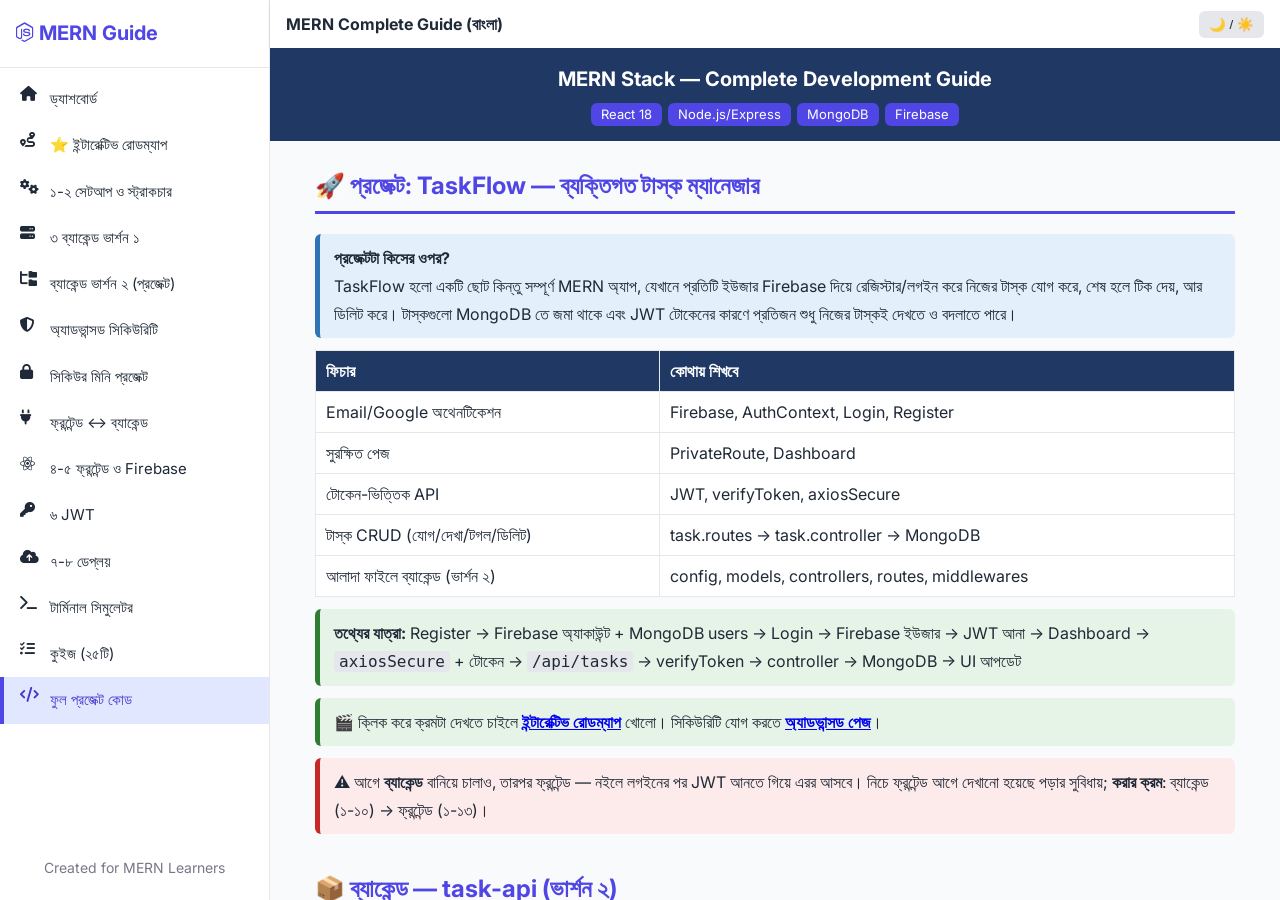
==== commit 6eb082a6: "iteractiveAdd" ====
--- a/project.html
+++ b/project.html
@@ -8,6 +8,7 @@
 <tr><td>টাস্ক CRUD (যোগ/দেখা/টগল/ডিলিট)</td><td>task.routes → task.controller → MongoDB</td></tr>
 <tr><td>আলাদা ফাইলে ব্যাকেন্ড (ভার্শন ২)</td><td>config, models, controllers, routes, middlewares</td></tr></table>
 <div class="box s"><b>তথ্যের যাত্রা:</b> Register → Firebase অ্যাকাউন্ট + MongoDB users → Login → Firebase ইউজার → JWT আনা → Dashboard → <code>axiosSecure</code> + টোকেন → <code>/api/tasks</code> → verifyToken → controller → MongoDB → UI আপডেট</div>
+<div class="box s">🎬 ক্লিক করে ক্রমটা দেখতে চাইলে <a href="roadmap.html"><b>ইন্টারেক্টিভ রোডম্যাপ</b></a> খোলো। সিকিউরিটি যোগ করতে <a href="advanced.html"><b>অ্যাডভান্সড পেজ</b></a>।</div>
 <div class="box w">⚠️ আগে <b>ব্যাকেন্ড</b> বানিয়ে চালাও, তারপর ফ্রন্টেন্ড — নইলে লগইনের পর JWT আনতে গিয়ে এরর আসবে। নিচে ফ্রন্টেন্ড আগে দেখানো হয়েছে পড়ার সুবিধায়; <b>করার ক্রম</b>: ব্যাকেন্ড (১-১০) → ফ্রন্টেন্ড (১-১৩)।</div>
 <h2>📦 ব্যাকেন্ড — task-api (ভার্শন ২)</h2>
 <script type="text/plain" data-f="ফাইল স্ট্রাকচার">
--- a/style.css
+++ b/style.css
@@ -31,3 +31,21 @@
 .q button.y{background:#c8f0cc;border-color:var(--g);color:#111}.q button.n{background:#ffd6d6;border-color:var(--r);color:#111}.ex{display:none;font-size:14px;opacity:.85}
 #sc{position:sticky;top:-10px;background:var(--c);padding:10px 16px;border-radius:8px;z-index:5;display:flex;justify-content:space-between;align-items:center;box-shadow:0 1px 4px #0003;font-weight:700}#sc button{background:#ef4444;color:#fff;border:0;border-radius:6px;padding:6px 14px;cursor:pointer}
 .fl{display:flex;flex-wrap:wrap;gap:6px;align-items:center;justify-content:center;margin:14px 0}.fl div{background:var(--c);border:2px solid var(--bd);border-radius:8px;padding:8px 12px;font-size:13px;text-align:center;transition:.3s}.fl div.on{border-color:#22c55e;background:#dcfce7;color:#111;transform:scale(1.08)}
+.fb{background:var(--b);color:#fff;border:0;border-radius:6px;padding:6px 14px;margin:2px;cursor:pointer;font:inherit;font-size:14px}.fl div{cursor:pointer}
+.tabs button{background:var(--bd);color:var(--t);border:0;padding:8px 18px;border-radius:8px 8px 0 0;cursor:pointer;font:inherit;font-weight:700}.tabs button.on{background:var(--b);color:#fff}
+.dots{display:flex;flex-wrap:wrap;gap:6px;margin:12px 0}.dots button{width:34px;height:34px;border-radius:50%;border:2px solid var(--bd);background:var(--c);color:var(--t);cursor:pointer;font-weight:700}.dots button.dn{background:#22c55e;color:#fff;border-color:#22c55e}.dots button.on{background:var(--b);color:#fff;border-color:var(--b);transform:scale(1.2)}
+.pb{height:8px;background:var(--bd);border-radius:6px;overflow:hidden}.pb i{display:block;height:100%;background:#22c55e;transition:width .4s}
+.fg{display:inline-block;vertical-align:top;margin:6px 10px 6px 0;background:var(--c);border:1px solid var(--bd);border-radius:8px;padding:6px 10px}.fg b{font-size:12px;opacity:.6}
+.fc{display:block;font:13px monospace;padding:2px 8px;margin:3px 0;border-radius:4px;opacity:.25;border:1px dashed var(--bd);transition:.4s}.fc.dn{opacity:1;border:1px solid #22c55e;background:#dcfce7;color:#14532d}.fc.nw{opacity:1;background:var(--b);color:#fff;animation:pl 1s infinite}@keyframes pl{50%{box-shadow:0 0 0 5px #4f46e555}}
+.cmd{background:#0d1117;color:#3fb950;padding:10px 14px;border-radius:8px;font:13px/1.6 monospace;white-space:pre-wrap;margin:8px 0}
+/* রোডম্যাপ পেজ: সাইটের নেভি/ইন্ডিগো নীল ব্যাকগ্রাউন্ড */
+body[data-p=roadmap] main{background:linear-gradient(160deg,#071631,#141250);color:#fff}
+body[data-p=roadmap] h2,body[data-p=roadmap] h3{color:#c7d2fe;border-color:#818cf8}
+body[data-p=roadmap] a{color:#a5b4fc}body[data-p=roadmap] .fb{color:#fff;background:#4F46E5}
+body[data-p=roadmap] .box{background:#ffffff1f!important;color:#fff;border-color:#a5b4fc}
+body[data-p=roadmap] .fg{background:#ffffff14;border-color:#ffffff40}
+body[data-p=roadmap] .fc{border-color:#ffffff55}
+body[data-p=roadmap] .dots button{background:#ffffff22;color:#fff;border-color:#ffffff55}
+body[data-p=roadmap] .dots button.dn{background:#22c55e;border-color:#22c55e}body[data-p=roadmap] .dots button.on{background:#4F46E5;border-color:#fff}
+body[data-p=roadmap] .tabs button{background:#ffffff22;color:#fff}body[data-p=roadmap] .tabs button.on{background:#4F46E5}
+body[data-p=roadmap] .pb{background:#ffffff33}body[data-p=roadmap] .pg a{background:#4F46E5}body[data-p=roadmap] footer{color:#c7d2fe}
